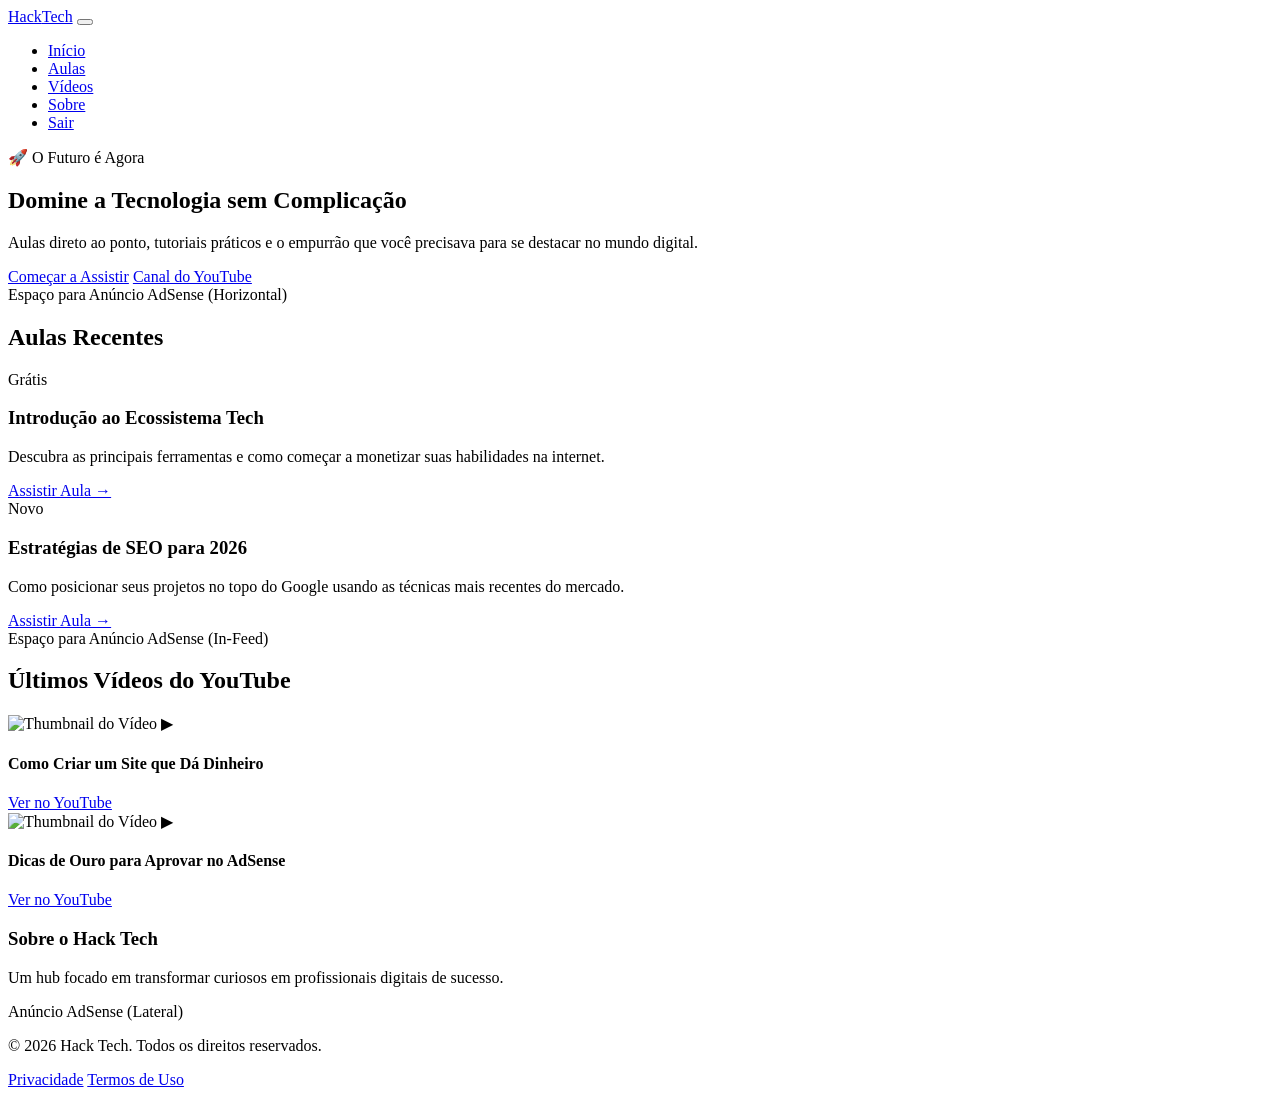
==== index.html @ 92a5e1f5 "Add files via upload" ====
<!DOCTYPE html>
<html lang="pt-BR">
<head>
    <meta charset="UTF-8">
    <meta name="viewport" content="width=device-width, initial-scale=1.0">
    <title>Hack Tech | Aprenda Tecnologia e Domine o Digital</title>
    <meta name="description" content="Aprenda tecnologia de forma prática e divertida. Tutoriais, aulas exclusivas e os melhores vídeos do YouTube para você dominar o ecossistema digital.">
    <meta name="keywords" content="Hack Tech, tecnologia, aulas de tecnologia, tutoriais youtube, monetização, aprender programação">
    <link rel="stylesheet" href="css/style.css">
    <!-- Fontes do Google para melhorar a legibilidade -->
    <link rel="preconnect" href="https://fonts.googleapis.com">
    <link rel="preconnect" href="https://fonts.gstatic.com" crossorigin>
    <link href="https://fonts.googleapis.com/css2?family=JetBrains+Mono:wght@400;700&family=Plus+Jakarta+Sans:wght@400;600;800&display=swap" rel="family">
</head>
<body>

    <!-- Cabeçalho / Navegação -->
    <header class="header">
        <div class="container header-container">
            <a href="#" class="logo">Hack<span>Tech</span></a>
            
            <button class="menu-toggle" aria-label="Abrir Menu" aria-expanded="false">
                <span class="bar"></span>
                <span class="bar"></span>
                <span class="bar"></span>
            </button>

            <nav class="nav-menu">
                <ul>
                    <li><a href="#" class="active">Início</a></li>
                    <li><a href="aulas.html">Aulas</a></li>
                    <li><a href="#youtube">Vídeos</a></li>
                    <li><a href="sobre.html">Sobre</a></li>
                    <li><a href="login.html">Sair</a></li>
                </ul>
            </nav>
        </div>
    </header>

    <!-- Banner Principal (Hero Section) -->
    <section class="hero">
        <div class="container hero-container">
            <div class="hero-content">
                <span class="badge">🚀 O Futuro é Agora</span>
                <h1>Domine a Tecnologia sem Complicação</h1>
                <p>Aulas direto ao ponto, tutoriais práticos e o empurrão que você precisava para se destacar no mundo digital.</p>
                <div class="hero-buttons">
                    <a href="aulas.html" class="btn btn-primary">Começar a Assistir</a>
                    <a href="#youtube" class="btn btn-secondary">Canal do YouTube</a>
                </div>
            </div>
        </div>
    </section>

    <!-- ANÚNCIO ADSENSE (Topo) -->
    <div class="container adsense-container">
        <div class="ads-placeholder">
            <!-- Insira seu código do Google AdSense aqui -->
            <span>Espaço para Anúncio AdSense (Horizontal)</span>
        </div>
    </div>

    <!-- Conteúdo Principal -->
    <main class="container main-layout">
        
        <!-- Área de Conteúdo (Esquerda) -->
        <section class="content-area">
            
            <!-- Seção de Aulas em Destaque -->
            <section id="aulas" class="section-block">
                <h2 class="section-title">Aulas Recentes</h2>
                <div class="grid-cards">
                    <article class="card">
                        <div class="card-tag">Grátis</div>
                        <h3>Introdução ao Ecossistema Tech</h3>
                        <p>Descubra as principais ferramentas e como começar a monetizar suas habilidades na internet.</p>
                        <a href="#" class="card-link">Assistir Aula →</a>
                    </article>

                    <article class="card">
                        <div class="card-tag">Novo</div>
                        <h3>Estratégias de SEO para 2026</h3>
                        <p>Como posicionar seus projetos no topo do Google usando as técnicas mais recentes do mercado.</p>
                        <a href="#" class="card-link">Assistir Aula →</a>
                    </article>
                </div>
            </section>

            <!-- ANÚNCIO ADSENSE (Meio do Conteúdo) -->
            <div class="ads-placeholder">
                <!-- Insira seu código do Google AdSense aqui -->
                <span>Espaço para Anúncio AdSense (In-Feed)</span>
            </div>

            <!-- Seção de Vídeos do YouTube -->
            <section id="youtube" class="section-block">
                <h2 class="section-title">Últimos Vídeos do YouTube</h2>
                <div class="grid-videos">
                    <!-- Card de Vídeo Interativo -->
                    <div class="video-card">
                        <div class="video-thumb">
                            <img src="https://images.unsplash.com/photo-1618005182384-a83a8bd57fbe?w=500&auto=format&fit=crop&q=60" alt="Thumbnail do Vídeo">
                            <span class="play-btn">▶</span>
                        </div>
                        <div class="video-info">
                            <h4>Como Criar um Site que Dá Dinheiro</h4>
                            <a href="https://youtube.com" target="_blank" class="btn-yt">Ver no YouTube</a>
                        </div>
                    </div>

                    <div class="video-card">
                        <div class="video-thumb">
                            <img src="https://images.unsplash.com/photo-1639762681485-074b7f938ba0?w=500&auto=format&fit=crop&q=60" alt="Thumbnail do Vídeo">
                            <span class="play-btn">▶</span>
                        </div>
                        <div class="video-info">
                            <h4>Dicas de Ouro para Aprovar no AdSense</h4>
                            <a href="https://youtube.com" target="_blank" class="btn-yt">Ver no YouTube</a>
                        </div>
                    </div>
                </div>
            </section>

        </section>

        <!-- Barra Lateral / Sidebar (Direita - Ótima para AdSense Fixo e Links) -->
        <aside class="sidebar">
            <div class="sidebar-widget">
                <h3>Sobre o Hack Tech</h3>
                <p>Um hub focado em transformar curiosos em profissionais digitais de sucesso.</p>
            </div>

            <!-- ANÚNCIO ADSENSE (Sidebar Vertical) -->
            <div class="ads-placeholder vertical-ad">
                <!-- Insira seu código do Google AdSense aqui -->
                <span>Anúncio AdSense (Lateral)</span>
            </div>
        </aside>

    </main>

    <!-- Rodapé -->
    <footer class="footer">
        <div class="container footer-container">
            <p>&copy; 2026 Hack Tech. Todos os direitos reservados.</p>
            <div class="footer-links">
                <a href="#">Privacidade</a>
                <a href="#">Termos de Uso</a>
            </div>
        </div>
    </footer>

    <script src="js/script.js"></script>
</body>
</html>
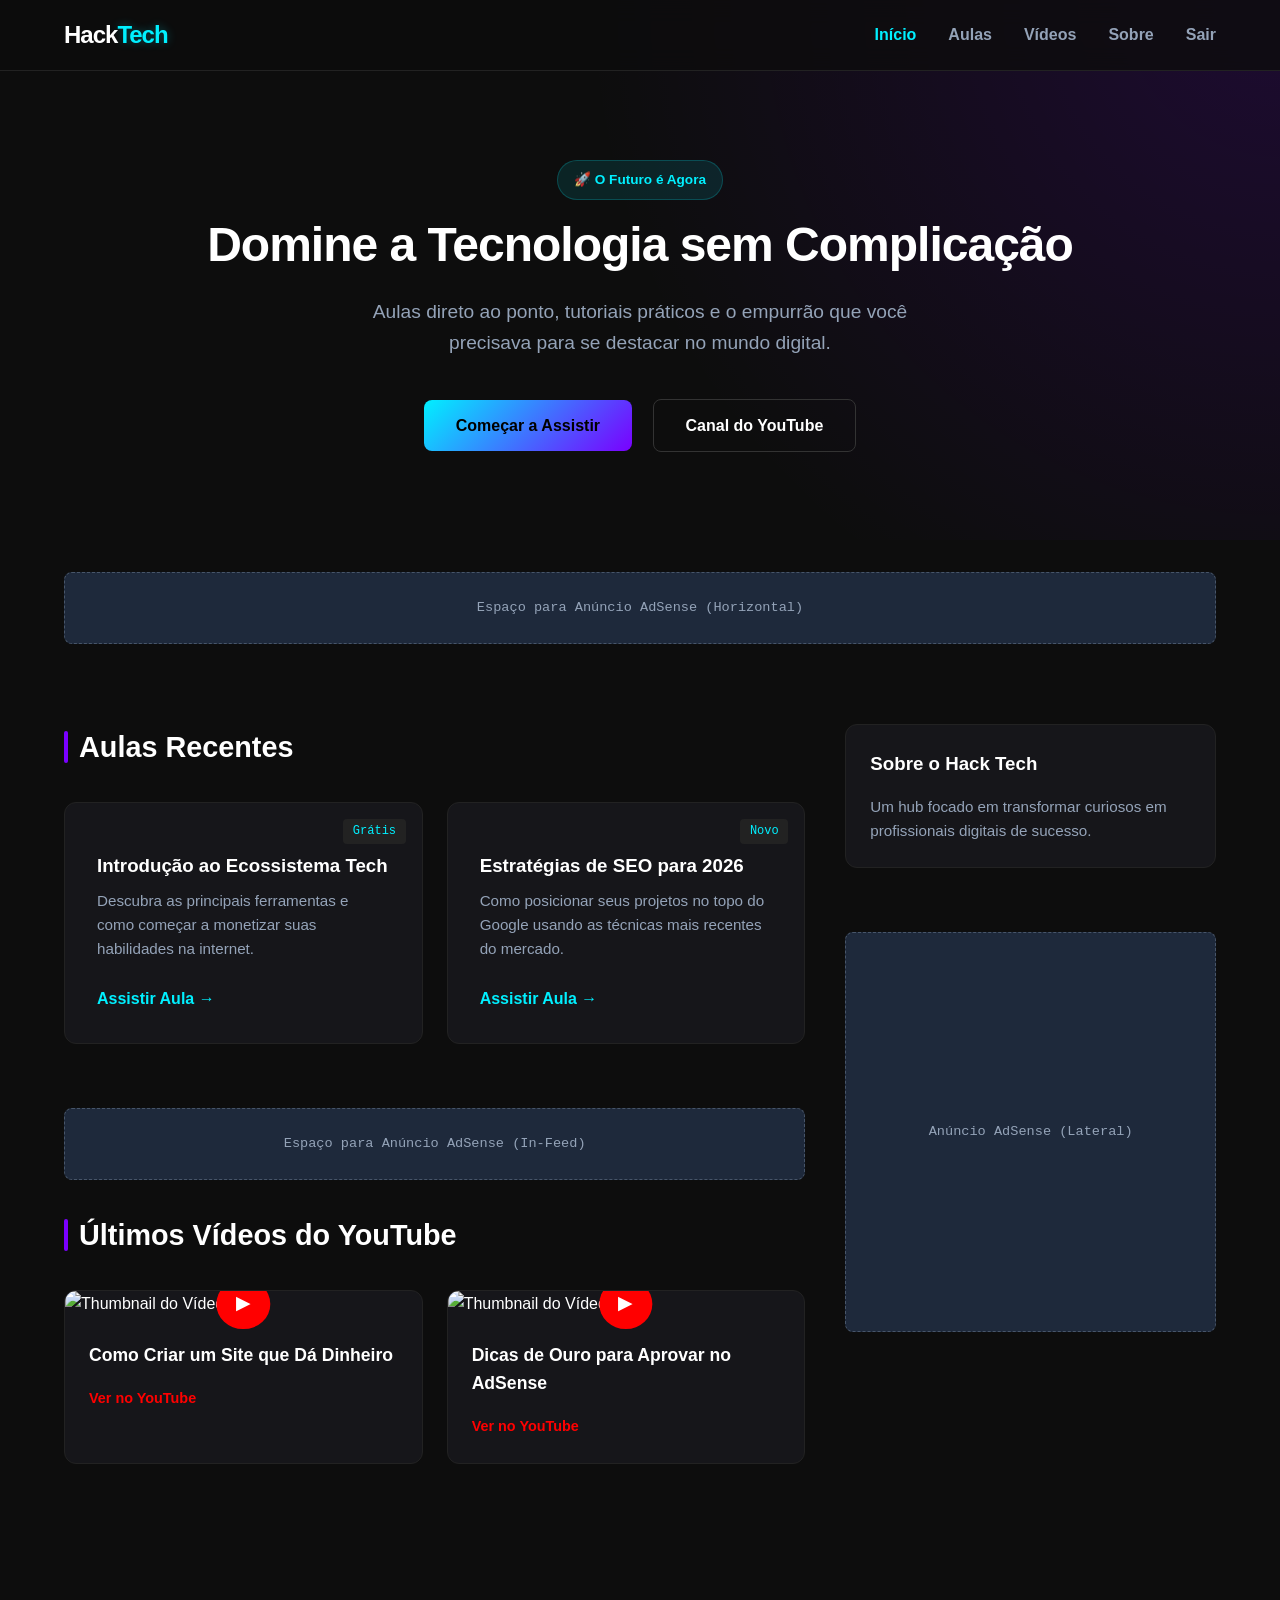
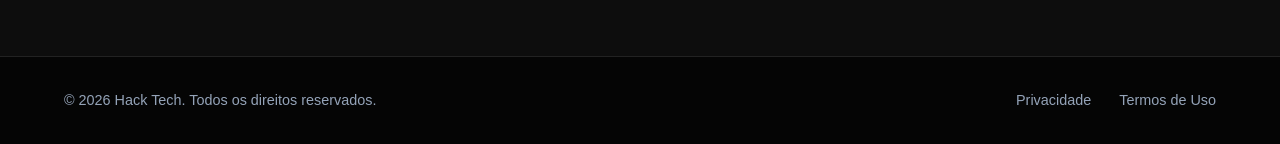
==== commit 91e5ed07: "Atualizar o index.html" ====
--- a/index.html
+++ b/index.html
@@ -3,10 +3,10 @@
 <head>
     <meta charset="UTF-8">
     <meta name="viewport" content="width=device-width, initial-scale=1.0">
-    <title>Hack Tech | Aprenda Tecnologia e Domine o Digital</title>
+    <title>Vendas Online | Aprenda Tecnologia e Domine o Digital</title>
     <meta name="description" content="Aprenda tecnologia de forma prática e divertida. Tutoriais, aulas exclusivas e os melhores vídeos do YouTube para você dominar o ecossistema digital.">
     <meta name="keywords" content="Hack Tech, tecnologia, aulas de tecnologia, tutoriais youtube, monetização, aprender programação">
-    <link rel="stylesheet" href="css/style.css">
+    <link rel="stylesheet" href="style.css">
     <!-- Fontes do Google para melhorar a legibilidade -->
     <link rel="preconnect" href="https://fonts.googleapis.com">
     <link rel="preconnect" href="https://fonts.gstatic.com" crossorigin>
--- a/style.css
+++ b/style.css
@@ -0,0 +1,427 @@
+/* Variáveis de Cores e Estilo */
+:root {
+    --bg-dark: #0D0D0D;
+    --bg-card: #16161a;
+    --text-primary: #FFFFFF;
+    --text-secondary: #94A3B8;
+    --accent-blue: #00F0FF;
+    --accent-purple: #7A00FF;
+    --ad-bg: #1E293B;
+    --font-main: 'Plus Jakarta Sans', sans-serif;
+    --font-code: 'JetBrains Mono', monospace;
+}
+
+/* Reset Básico */
+* {
+    margin: 0;
+    padding: 0;
+    box-sizing: border-box;
+}
+
+html {
+    scroll-behavior: smooth;
+}
+
+body {
+    background-color: var(--bg-dark);
+    color: var(--text-primary);
+    font-family: var(--font-main);
+    line-height: 1.6;
+    overflow-x: hidden;
+}
+
+.container {
+    width: 90%;
+    max-width: 1200px;
+    margin: 0 auto;
+}
+
+/* Header & Menu Hamburguer */
+.header {
+    background-color: rgba(13, 13, 13, 0.8);
+    backdrop-filter: blur(12px);
+    position: fixed;
+    top: 0;
+    width: 100%;
+    z-index: 1000;
+    border-bottom: 1px solid #222;
+}
+
+.header-container {
+    display: flex;
+    justify-content: space-between;
+    align-items: center;
+    padding: 1rem 0;
+}
+
+.logo {
+    font-size: 1.5rem;
+    font-weight: 800;
+    color: var(--text-primary);
+    text-decoration: none;
+    letter-spacing: -1px;
+}
+
+.logo span {
+    color: var(--accent-blue);
+    text-shadow: 0 0 10px rgba(0, 240, 255, 0.3);
+}
+
+.nav-menu ul {
+    display: flex;
+    list-style: none;
+    gap: 2rem;
+}
+
+.nav-menu a {
+    color: var(--text-secondary);
+    text-decoration: none;
+    font-weight: 600;
+    transition: color 0.3s;
+}
+
+.nav-menu a:hover, .nav-menu a.active {
+    color: var(--accent-blue);
+}
+
+.menu-toggle {
+    display: none;
+    flex-direction: column;
+    gap: 5px;
+    background: none;
+    border: none;
+    cursor: pointer;
+}
+
+.menu-toggle .bar {
+    width: 25px;
+    height: 3px;
+    background-color: var(--text-primary);
+    transition: 0.3s;
+}
+
+/* Hero Section */
+.hero {
+    padding: 10rem 0 5rem 0;
+    background: radial-gradient(circle at top right, rgba(122, 0, 255, 0.15), transparent 50%);
+    text-align: center;
+}
+
+.hero-content h1 {
+    font-size: 3rem;
+    font-weight: 800;
+    line-height: 1.2;
+    margin-bottom: 1.5rem;
+    letter-spacing: -1px;
+}
+
+.hero-content p {
+    color: var(--text-secondary);
+    font-size: 1.2rem;
+    max-width: 600px;
+    margin: 0 auto 2rem auto;
+}
+
+.badge {
+    background-color: rgba(0, 240, 255, 0.1);
+    color: var(--accent-blue);
+    padding: 0.5rem 1rem;
+    border-radius: 50px;
+    font-size: 0.85rem;
+    font-weight: 700;
+    display: inline-block;
+    margin-bottom: 1rem;
+    border: 1px solid rgba(0, 240, 255, 0.2);
+}
+
+/* Botões */
+.btn {
+    display: inline-block;
+    padding: 0.8rem 2rem;
+    border-radius: 8px;
+    font-weight: 600;
+    text-decoration: none;
+    transition: transform 0.2s, box-shadow 0.2s;
+    margin: 0.5rem;
+}
+
+.btn-primary {
+    background: linear-gradient(135deg, var(--accent-blue), var(--accent-purple));
+    color: #000;
+    font-weight: 700;
+}
+
+.btn-primary:hover {
+    transform: translateY(-2px);
+    box-shadow: 0 5px 15px rgba(0, 240, 255, 0.4);
+}
+
+.btn-secondary {
+    border: 1px solid #333;
+    color: var(--text-primary);
+}
+
+.btn-secondary:hover {
+    background-color: #111;
+    border-color: var(--text-secondary);
+}
+
+/* Layout Principal (SEO e AdSense Friendly) */
+.main-layout {
+    display: grid;
+    grid-template-columns: 2fr 1fr;
+    gap: 2.5rem;
+    padding: 3rem 0;
+}
+
+.section-block {
+    margin-bottom: 4rem;
+}
+
+.section-title {
+    font-size: 1.8rem;
+    margin-bottom: 2rem;
+    position: relative;
+    padding-left: 15px;
+}
+
+.section-title::before {
+    content: '';
+    position: absolute;
+    left: 0;
+    top: 15%;
+    height: 70%;
+    width: 4px;
+    background-color: var(--accent-purple);
+    border-radius: 2px;
+}
+
+/* Cards de Aulas */
+.grid-cards {
+    display: grid;
+    grid-template-columns: repeat(auto-fit, minmax(280px, 1fr));
+    gap: 1.5rem;
+}
+
+.card {
+    background-color: var(--bg-card);
+    padding: 2rem;
+    border-radius: 12px;
+    border: 1px solid #222;
+    transition: border-color 0.3s, transform 0.3s;
+    position: relative;
+}
+
+.card:hover {
+    border-color: var(--accent-blue);
+    transform: translateY(-3px);
+}
+
+.card-tag {
+    position: absolute;
+    top: 1rem;
+    right: 1rem;
+    background-color: #222;
+    font-size: 0.75rem;
+    padding: 0.2rem 0.6rem;
+    border-radius: 4px;
+    color: var(--accent-blue);
+    font-family: var(--font-code);
+}
+
+.card h3 {
+    margin: 1rem 0 0.5rem 0;
+}
+
+.card p {
+    color: var(--text-secondary);
+    font-size: 0.95rem;
+    margin-bottom: 1.5rem;
+}
+
+.card-link {
+    color: var(--accent-blue);
+    text-decoration: none;
+    font-weight: 600;
+}
+
+/* Seção de Vídeos do YouTube */
+.grid-videos {
+    display: grid;
+    grid-template-columns: repeat(auto-fit, minmax(280px, 1fr));
+    gap: 1.5rem;
+}
+
+.video-card {
+    background-color: var(--bg-card);
+    border-radius: 12px;
+    overflow: hidden;
+    border: 1px solid #222;
+}
+
+.video-thumb {
+    position: relative;
+    cursor: pointer;
+}
+
+.video-thumb img {
+    width: 100%;
+    height: 180px;
+    object-fit: cover;
+    transition: filter 0.3s;
+}
+
+.video-card:hover .video-thumb img {
+    filter: brightness(0.7);
+}
+
+.play-btn {
+    position: absolute;
+    top: 50%;
+    left: 50%;
+    transform: translate(-50%, -50%);
+    background-color: red;
+    color: white;
+    padding: 0.6rem 1.2rem;
+    border-radius: 50%;
+    font-size: 1.2rem;
+    transition: transform 0.2s;
+}
+
+.video-card:hover .play-btn {
+    transform: translate(-50%, -50%) scale(1.1);
+}
+
+.video-info {
+    padding: 1.5rem;
+}
+
+.video-info h4 {
+    font-size: 1.1rem;
+    margin-bottom: 1rem;
+}
+
+.btn-yt {
+    color: #FF0000;
+    text-decoration: none;
+    font-weight: 700;
+    font-size: 0.9rem;
+}
+
+/* Barra Lateral / Sidebar */
+.sidebar {
+    display: flex;
+    flex-direction: column;
+    gap: 2rem;
+}
+
+.sidebar-widget {
+    background-color: var(--bg-card);
+    padding: 1.5rem;
+    border-radius: 12px;
+    border: 1px solid #222;
+}
+
+.sidebar-widget h3 {
+    margin-bottom: 1rem;
+}
+
+.sidebar-widget p {
+    color: var(--text-secondary);
+    font-size: 0.95rem;
+}
+
+/* Placeholders para Google AdSense */
+.ads-placeholder {
+    background-color: var(--ad-bg);
+    border: 1px dashed #475569;
+    color: #94A3B8;
+    display: flex;
+    align-items: center;
+    justify-content: center;
+    padding: 1.5rem;
+    text-align: center;
+    font-family: var(--font-code);
+    font-size: 0.85rem;
+    border-radius: 8px;
+    margin: 2rem 0;
+}
+
+.vertical-ad {
+    min-height: 400px;
+}
+
+/* Footer */
+.footer {
+    background-color: #050505;
+    padding: 2rem 0;
+    border-top: 1px solid #222;
+    margin-top: 5rem;
+    font-size: 0.9rem;
+    color: var(--text-secondary);
+}
+
+.footer-container {
+    display: flex;
+    justify-content: space-between;
+    align-items: center;
+    flex-wrap: wrap;
+    gap: 1rem;
+}
+
+.footer-links a {
+    color: var(--text-secondary);
+    text-decoration: none;
+    margin-left: 1.5rem;
+}
+
+.footer-links a:hover {
+    color: var(--text-primary);
+}
+
+/* Responsive (Mobile First Media Queries) */
+@media (max-width: 900px) {
+    .main-layout {
+        grid-template-columns: 1fr;
+    }
+    
+    .sidebar {
+        order: 3; /* Coloca a barra lateral abaixo do conteúdo em telas menores */
+    }
+}
+
+@media (max-width: 768px) {
+    .hero-content h1 {
+        font-size: 2.2rem;
+    }
+    
+    .menu-toggle {
+        display: flex;
+    }
+    
+    .nav-menu {
+        display: none;
+        position: absolute;
+        top: 100%;
+        left: 0;
+        width: 100%;
+        background-color: var(--bg-dark);
+        border-bottom: 1px solid #222;
+        padding: 1.5rem 0;
+    }
+    
+    .nav-menu.active {
+        display: block;
+    }
+    
+    .nav-menu ul {
+        flex-direction: column;
+        align-items: center;
+        gap: 1.5rem;
+    }
+    
+    .footer-container {
+        flex-direction: column;
+        text-align: center;
+    }
+}
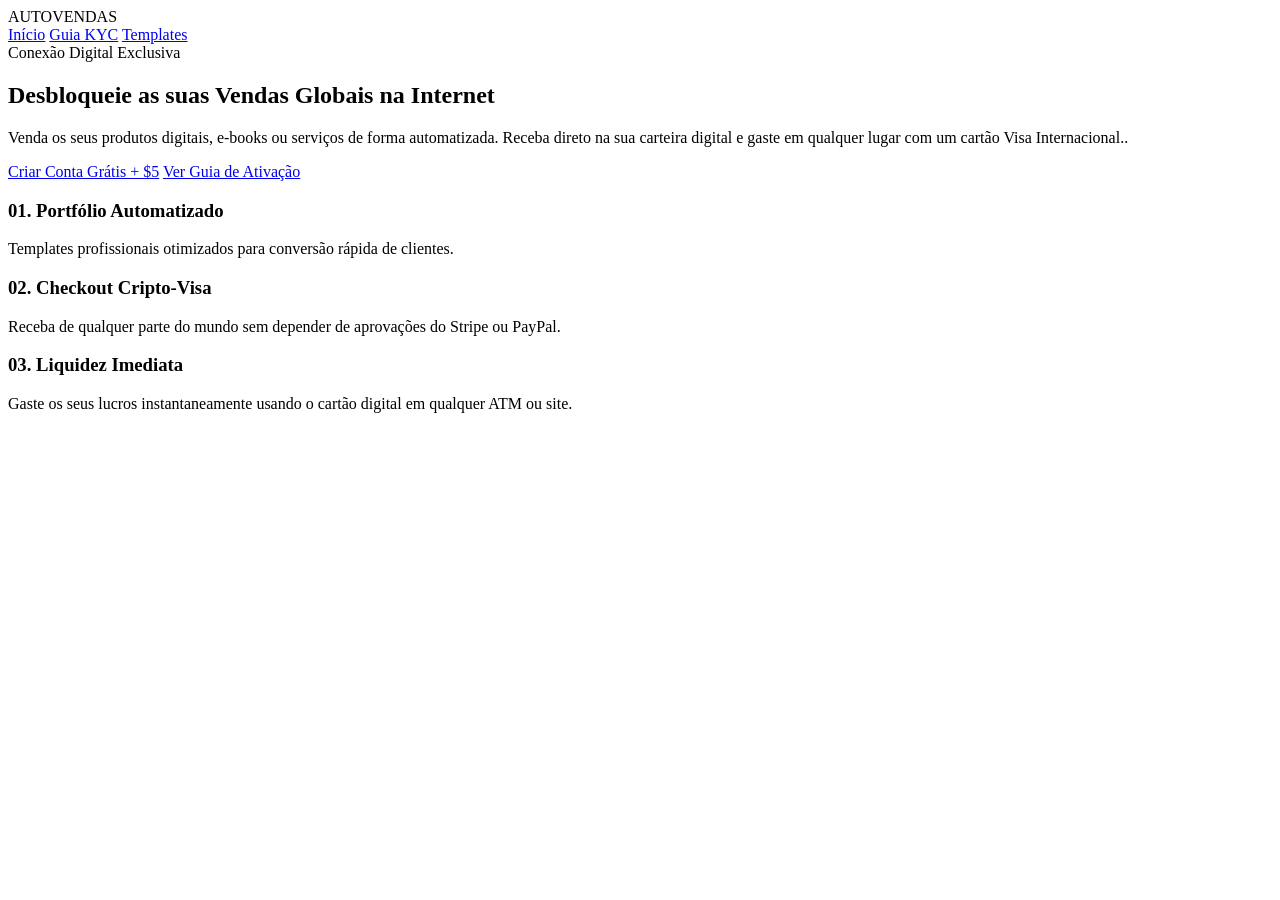
==== commit 2f171383: "Add files via upload" ====
--- a/index.html
+++ b/index.html
@@ -1,155 +1,53 @@
 <!DOCTYPE html>
-<html lang="pt-BR">
+<html lang="pt">
 <head>
     <meta charset="UTF-8">
     <meta name="viewport" content="width=device-width, initial-scale=1.0">
-    <title>Vendas Online | Aprenda Tecnologia e Domine o Digital</title>
-    <meta name="description" content="Aprenda tecnologia de forma prática e divertida. Tutoriais, aulas exclusivas e os melhores vídeos do YouTube para você dominar o ecossistema digital.">
-    <meta name="keywords" content="Hack Tech, tecnologia, aulas de tecnologia, tutoriais youtube, monetização, aprender programação">
-    <link rel="stylesheet" href="style.css">
-    <!-- Fontes do Google para melhorar a legibilidade -->
-    <link rel="preconnect" href="https://fonts.googleapis.com">
-    <link rel="preconnect" href="https://fonts.gstatic.com" crossorigin>
-    <link href="https://fonts.googleapis.com/css2?family=JetBrains+Mono:wght@400;700&family=Plus+Jakarta+Sans:wght@400;600;800&display=swap" rel="family">
+    <title>HackTech | Soluções de Pagamento Global</title>
+    <link rel="stylesheet" href="style/style.css">
 </head>
 <body>
 
-    <!-- Cabeçalho / Navegação -->
-    <header class="header">
-        <div class="container header-container">
-            <a href="#" class="logo">Hack<span>Tech</span></a>
-            
-            <button class="menu-toggle" aria-label="Abrir Menu" aria-expanded="false">
-                <span class="bar"></span>
-                <span class="bar"></span>
-                <span class="bar"></span>
-            </button>
-
-            <nav class="nav-menu">
-                <ul>
-                    <li><a href="#" class="active">Início</a></li>
-                    <li><a href="aulas.html">Aulas</a></li>
-                    <li><a href="#youtube">Vídeos</a></li>
-                    <li><a href="sobre.html">Sobre</a></li>
-                    <li><a href="login.html">Sair</a></li>
-                </ul>
-            </nav>
-        </div>
+    <header>
+        <div class="logo">AUTO<span>VENDAS</span></div>
+        <nav>
+            <a href="index.html" class="active">Início</a>
+            <a href="ativar.html">Guia KYC</a>
+            <a href="templates.html">Templates</a>
+        </nav>
     </header>
 
-    <!-- Banner Principal (Hero Section) -->
     <section class="hero">
-        <div class="container hero-container">
-            <div class="hero-content">
-                <span class="badge">🚀 O Futuro é Agora</span>
-                <h1>Domine a Tecnologia sem Complicação</h1>
-                <p>Aulas direto ao ponto, tutoriais práticos e o empurrão que você precisava para se destacar no mundo digital.</p>
-                <div class="hero-buttons">
-                    <a href="aulas.html" class="btn btn-primary">Começar a Assistir</a>
-                    <a href="#youtube" class="btn btn-secondary">Canal do YouTube</a>
+        <div class="container">
+            <span class="badge">Conexão Digital Exclusiva</span>
+            <h1>Desbloqueie as suas Vendas Globais na Internet</h1>
+            <p>Venda os seus produtos digitais, e-books ou serviços de forma automatizada. Receba direto na sua carteira digital e gaste em qualquer lugar com um cartão Visa Internacional..</p>
+            <div class="cta-group">
+                <a href="https://url.hk/i/pt/3vmfm" target="_blank" id="btn-afiliado" class="btn-neon">Criar Conta Grátis + $5</a>
+                <a href="ativar.html" class="btn-outline">Ver Guia de Ativação</a>
+            </div>
+        </div>
+    </section>
+
+    <section class="features">
+        <div class="container">
+            <div class="features-grid">
+                <div class="feature-card">
+                    <h3>01. Portfólio Automatizado</h3>
+                    <p>Templates profissionais otimizados para conversão rápida de clientes.</p>
+                </div>
+                <div class="feature-card">
+                    <h3>02. Checkout Cripto-Visa</h3>
+                    <p>Receba de qualquer parte do mundo sem depender de aprovações do Stripe ou PayPal.</p>
+                </div>
+                <div class="feature-card">
+                    <h3>03. Liquidez Imediata</h3>
+                    <p>Gaste os seus lucros instantaneamente usando o cartão digital em qualquer ATM ou site.</p>
                 </div>
             </div>
         </div>
     </section>
 
-    <!-- ANÚNCIO ADSENSE (Topo) -->
-    <div class="container adsense-container">
-        <div class="ads-placeholder">
-            <!-- Insira seu código do Google AdSense aqui -->
-            <span>Espaço para Anúncio AdSense (Horizontal)</span>
-        </div>
-    </div>
-
-    <!-- Conteúdo Principal -->
-    <main class="container main-layout">
-        
-        <!-- Área de Conteúdo (Esquerda) -->
-        <section class="content-area">
-            
-            <!-- Seção de Aulas em Destaque -->
-            <section id="aulas" class="section-block">
-                <h2 class="section-title">Aulas Recentes</h2>
-                <div class="grid-cards">
-                    <article class="card">
-                        <div class="card-tag">Grátis</div>
-                        <h3>Introdução ao Ecossistema Tech</h3>
-                        <p>Descubra as principais ferramentas e como começar a monetizar suas habilidades na internet.</p>
-                        <a href="#" class="card-link">Assistir Aula →</a>
-                    </article>
-
-                    <article class="card">
-                        <div class="card-tag">Novo</div>
-                        <h3>Estratégias de SEO para 2026</h3>
-                        <p>Como posicionar seus projetos no topo do Google usando as técnicas mais recentes do mercado.</p>
-                        <a href="#" class="card-link">Assistir Aula →</a>
-                    </article>
-                </div>
-            </section>
-
-            <!-- ANÚNCIO ADSENSE (Meio do Conteúdo) -->
-            <div class="ads-placeholder">
-                <!-- Insira seu código do Google AdSense aqui -->
-                <span>Espaço para Anúncio AdSense (In-Feed)</span>
-            </div>
-
-            <!-- Seção de Vídeos do YouTube -->
-            <section id="youtube" class="section-block">
-                <h2 class="section-title">Últimos Vídeos do YouTube</h2>
-                <div class="grid-videos">
-                    <!-- Card de Vídeo Interativo -->
-                    <div class="video-card">
-                        <div class="video-thumb">
-                            <img src="https://images.unsplash.com/photo-1618005182384-a83a8bd57fbe?w=500&auto=format&fit=crop&q=60" alt="Thumbnail do Vídeo">
-                            <span class="play-btn">▶</span>
-                        </div>
-                        <div class="video-info">
-                            <h4>Como Criar um Site que Dá Dinheiro</h4>
-                            <a href="https://youtube.com" target="_blank" class="btn-yt">Ver no YouTube</a>
-                        </div>
-                    </div>
-
-                    <div class="video-card">
-                        <div class="video-thumb">
-                            <img src="https://images.unsplash.com/photo-1639762681485-074b7f938ba0?w=500&auto=format&fit=crop&q=60" alt="Thumbnail do Vídeo">
-                            <span class="play-btn">▶</span>
-                        </div>
-                        <div class="video-info">
-                            <h4>Dicas de Ouro para Aprovar no AdSense</h4>
-                            <a href="https://youtube.com" target="_blank" class="btn-yt">Ver no YouTube</a>
-                        </div>
-                    </div>
-                </div>
-            </section>
-
-        </section>
-
-        <!-- Barra Lateral / Sidebar (Direita - Ótima para AdSense Fixo e Links) -->
-        <aside class="sidebar">
-            <div class="sidebar-widget">
-                <h3>Sobre o Hack Tech</h3>
-                <p>Um hub focado em transformar curiosos em profissionais digitais de sucesso.</p>
-            </div>
-
-            <!-- ANÚNCIO ADSENSE (Sidebar Vertical) -->
-            <div class="ads-placeholder vertical-ad">
-                <!-- Insira seu código do Google AdSense aqui -->
-                <span>Anúncio AdSense (Lateral)</span>
-            </div>
-        </aside>
-
-    </main>
-
-    <!-- Rodapé -->
-    <footer class="footer">
-        <div class="container footer-container">
-            <p>&copy; 2026 Hack Tech. Todos os direitos reservados.</p>
-            <div class="footer-links">
-                <a href="#">Privacidade</a>
-                <a href="#">Termos de Uso</a>
-            </div>
-        </div>
-    </footer>
-
-    <script src="js/script.js"></script>
+    <script src="script/script.js"></script>
 </body>
 </html>
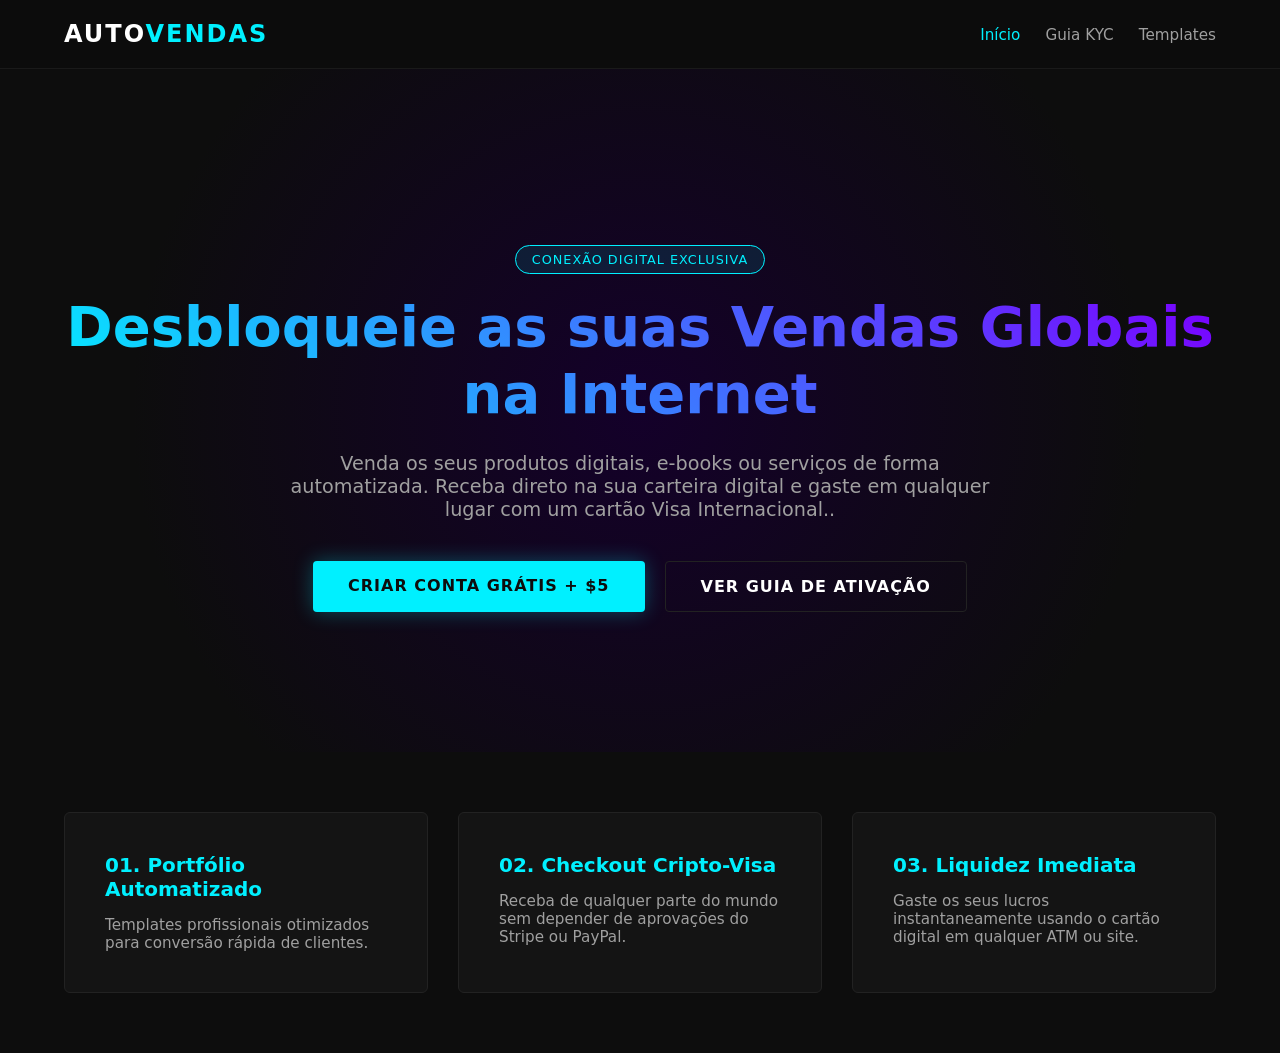
==== commit cfccd09c: "Atualizar o index.html" ====
--- a/index.html
+++ b/index.html
@@ -3,8 +3,8 @@
 <head>
     <meta charset="UTF-8">
     <meta name="viewport" content="width=device-width, initial-scale=1.0">
-    <title>HackTech | Soluções de Pagamento Global</title>
-    <link rel="stylesheet" href="style/style.css">
+    <title>Auto Vendas | Soluções de Pagamento Global</title>
+    <link rel="stylesheet" href="style.css">
 </head>
 <body>
 
--- a/style.css
+++ b/style.css
@@ -0,0 +1,170 @@
+* {
+    margin: 0;
+    padding: 0;
+    box-sizing: border-box;
+    font-family: 'Segoe UI', system-ui, sans-serif;
+}
+
+body {
+    background-color: #0D0D0D;
+    color: #FFFFFF;
+    overflow-x: hidden;
+}
+
+.container {
+    width: 90%;
+    max-width: 1200px;
+    margin: 0 auto;
+    padding: 60px 0;
+}
+
+/* Header */
+header {
+    display: flex;
+    justify-content: space-between;
+    align-items: center;
+    padding: 20px 5%;
+    border-bottom: 1px solid #1A1A1A;
+    background-color: rgba(13, 13, 13, 0.8);
+    backdrop-filter: blur(10px);
+    position: sticky;
+    top: 0;
+    z-index: 100;
+}
+
+.logo {
+    font-weight: 800;
+    font-size: 1.5rem;
+    letter-spacing: 2px;
+}
+
+.logo span {
+    color: #00F0FF;
+}
+
+nav a {
+    color: #A0A0A0;
+    text-decoration: none;
+    margin-left: 20px;
+    transition: color 0.3s;
+    font-size: 0.95rem;
+}
+
+nav a:hover, nav a.active {
+    color: #00F0FF;
+}
+
+/* Hero */
+.hero {
+    text-align: center;
+    background: radial-gradient(circle at center, #14002A 0%, #0D0D0D 70%);
+    padding: 120px 0 80px 0;
+}
+
+.badge {
+    background: rgba(0, 240, 255, 0.1);
+    border: 1px solid #00F0FF;
+    color: #00F0FF;
+    padding: 6px 16px;
+    border-radius: 50px;
+    font-size: 0.8rem;
+    text-transform: uppercase;
+    letter-spacing: 1px;
+}
+
+.hero h1 {
+    font-size: 3.5rem;
+    margin: 25px 0;
+    background: linear-gradient(45deg, #00F0FF, #7A00FF);
+    -webkit-background-clip: text;
+    -webkit-text-fill-color: transparent;
+    line-height: 1.2;
+}
+
+.hero p {
+    color: #A0A0A0;
+    max-width: 700px;
+    margin: 0 auto 40px auto;
+    font-size: 1.2rem;
+}
+
+.cta-group {
+    display: flex;
+    justify-content: center;
+    gap: 20px;
+}
+
+/* Botões */
+.btn-neon {
+    display: inline-block;
+    padding: 15px 35px;
+    color: #0D0D0D;
+    background-color: #00F0FF;
+    text-decoration: none;
+    font-weight: bold;
+    border-radius: 4px;
+    text-transform: uppercase;
+    letter-spacing: 1px;
+    box-shadow: 0 0 20px rgba(0, 240, 255, 0.3);
+    transition: all 0.3s ease;
+}
+
+.btn-neon:hover {
+    transform: translateY(-2px);
+    box-shadow: 0 0 30px #00F0FF;
+    background-color: #FFFFFF;
+}
+
+.btn-outline {
+    display: inline-block;
+    padding: 15px 35px;
+    color: #FFFFFF;
+    border: 1px solid #222222;
+    text-decoration: none;
+    font-weight: bold;
+    border-radius: 4px;
+    text-transform: uppercase;
+    letter-spacing: 1px;
+    transition: all 0.3s ease;
+}
+
+.btn-outline:hover {
+    border-color: #7A00FF;
+    background: rgba(122, 0, 255, 0.1);
+}
+
+/* Features */
+.features-grid {
+    display: grid;
+    grid-template-columns: repeat(auto-fit, minmax(300px, 1fr));
+    gap: 30px;
+}
+
+.feature-card {
+    background: #141414;
+    border: 1px solid #222222;
+    padding: 40px;
+    border-radius: 6px;
+    transition: transform 0.3s, border-color 0.3s;
+}
+
+.feature-card:hover {
+    transform: translateY(-5px);
+    border-color: #7A00FF;
+}
+
+.feature-card h3 {
+    color: #00F0FF;
+    margin-bottom: 15px;
+    font-size: 1.25rem;
+}
+
+.feature-card p {
+    color: #A0A0A0;
+    font-size: 0.95rem;
+}
+
+@media (max-width: 768px) {
+    .hero h1 { font-size: 2.3rem; }
+    .cta-group { flex-direction: column; gap: 15px; }
+}
